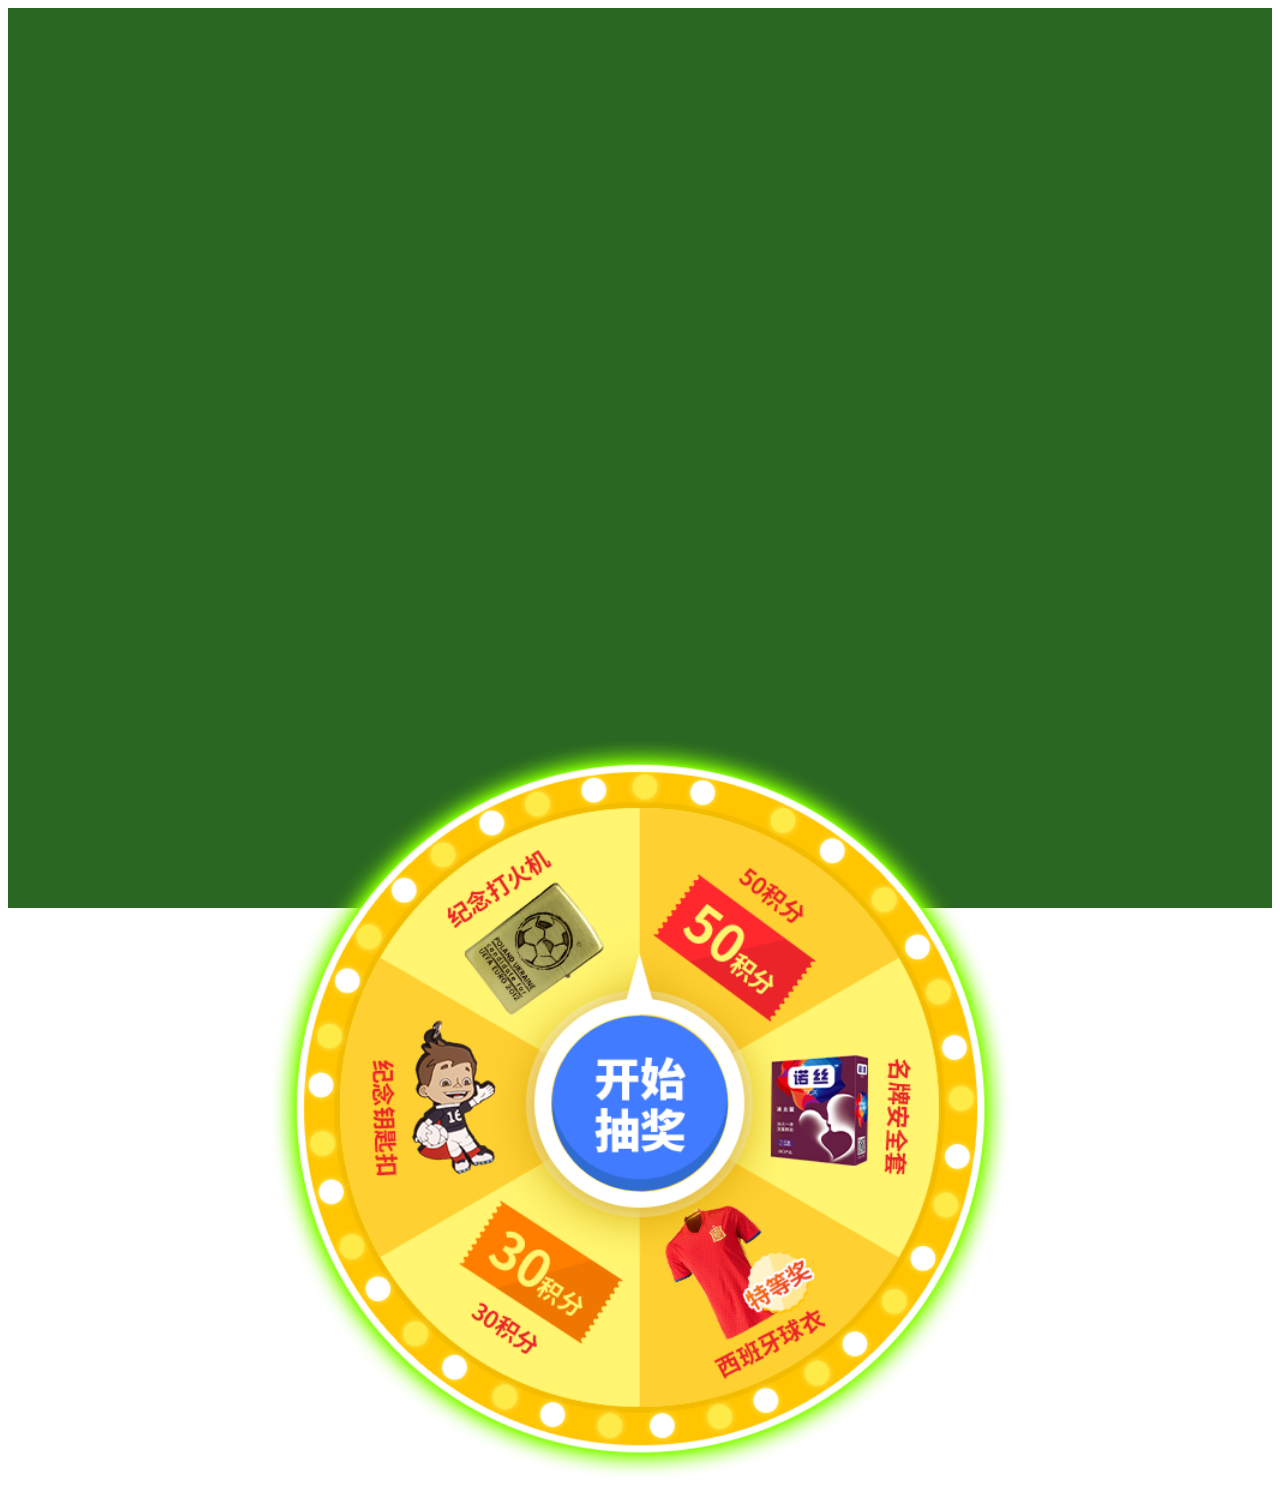
==== index.html @ 7083d53b "初始化" ====
<!DOCTYPE html>
<html lang="ZH-cn">
<head>
<meta charset="utf-8">
<title>足够HIGH,玩转欧洲杯 转一转，赢大奖！</title>
<meta name="viewport" content="width=device-width, height=device-height,initial-scale=1.0,user-scalable=no, maximum-scale=1.0,minimum-scale=0.5">
<meta name="keywords" content="keyword1,keyword23">
<meta name="description" content="网站介绍">
<meta name="author" content="48838096@qq.com">
<link type="text/css" rel="stylesheet" href="style.css">
<script>
var documentHeight = Math.max(document.documentElement.clientHeight,document.documentElement.clientWidth);
var documentWidth = Math.min(document.documentElement.clientHeight,document.documentElement.clientWidth);
</script>
</head>
<body>
<div class="wrap">
  <div class="module title"></div>
  <div class="dial"><canvas id="dial"></canvas><form action="/index.php/lottery/" method="post" id="lottery_send">
          <input type="hidden" name="token" value="1464571144UdwvScWv2MLG73IwQs1rMdZyWqFoK3x8fPOjk8ipsrI=">
          <input type="hidden" name="store_no" value="0">
          <input type="submit" id="dial_start" value="">
      </form></div>
</div>
<script src="https://code.jquery.com/jquery-2.2.4.min.js"></script>
<script src="dial.js"></script> 
<script>
$(function(){
	var myDial = dial({canvasId:"dial",
				duration: 1000,
				round: 5,
				durationStep: .5,
				length: 6,
				degree: 0.0833333333333333,
				width: documentWidth*0.828, 
				height: documentWidth*0.828,
				image: "dial.png",
				onready: function() {
					console.log('ready');
				}
			});
	document.getElementById('lottery_send').addEventListener('submit', function(e){
		e.preventDefault();
		
		myDial.degree = 0;
		myDial.start(Math.floor(Math.random()*5));
		return;
	});
});
</script>
</body>
</html>
---- style.css ----
/* theme style */
html, body {
	height:100%;
}
html {
    font-size: 100%;
}
.module {
	height:0;
	position:relative;
	width:100%;
}
.module>div {
	position:absolute;
	top:0;
	left:0;
	width:100%;
	height:100%;
}
.wrap {
	background:#2a6722;
	width:100%;
	height:100%;
}
.title {
	padding-top:57.6%; /*432*/
}
.dial {
	/*padding-top:82.8%;*/ /*621*/
	text-align:center;
	margin-bottom:5.6%; /*42*/
	position:relative;
}
#dial_start {
	display:block;
	width:19.33333333333333%; /*145*/
	padding-top:19.33333333333333%;
	height:0;
	position:absolute;
	z-index:2;
	top:50%;
	left:50%;
	-webkit-transform: translate(-50%, -50%);
	-moz-transform: translate(-50%, -50%);
	-ms-transform: translate(-50%, -50%);
	transform: translate(-50%, -50%);
	opacity:0;
}
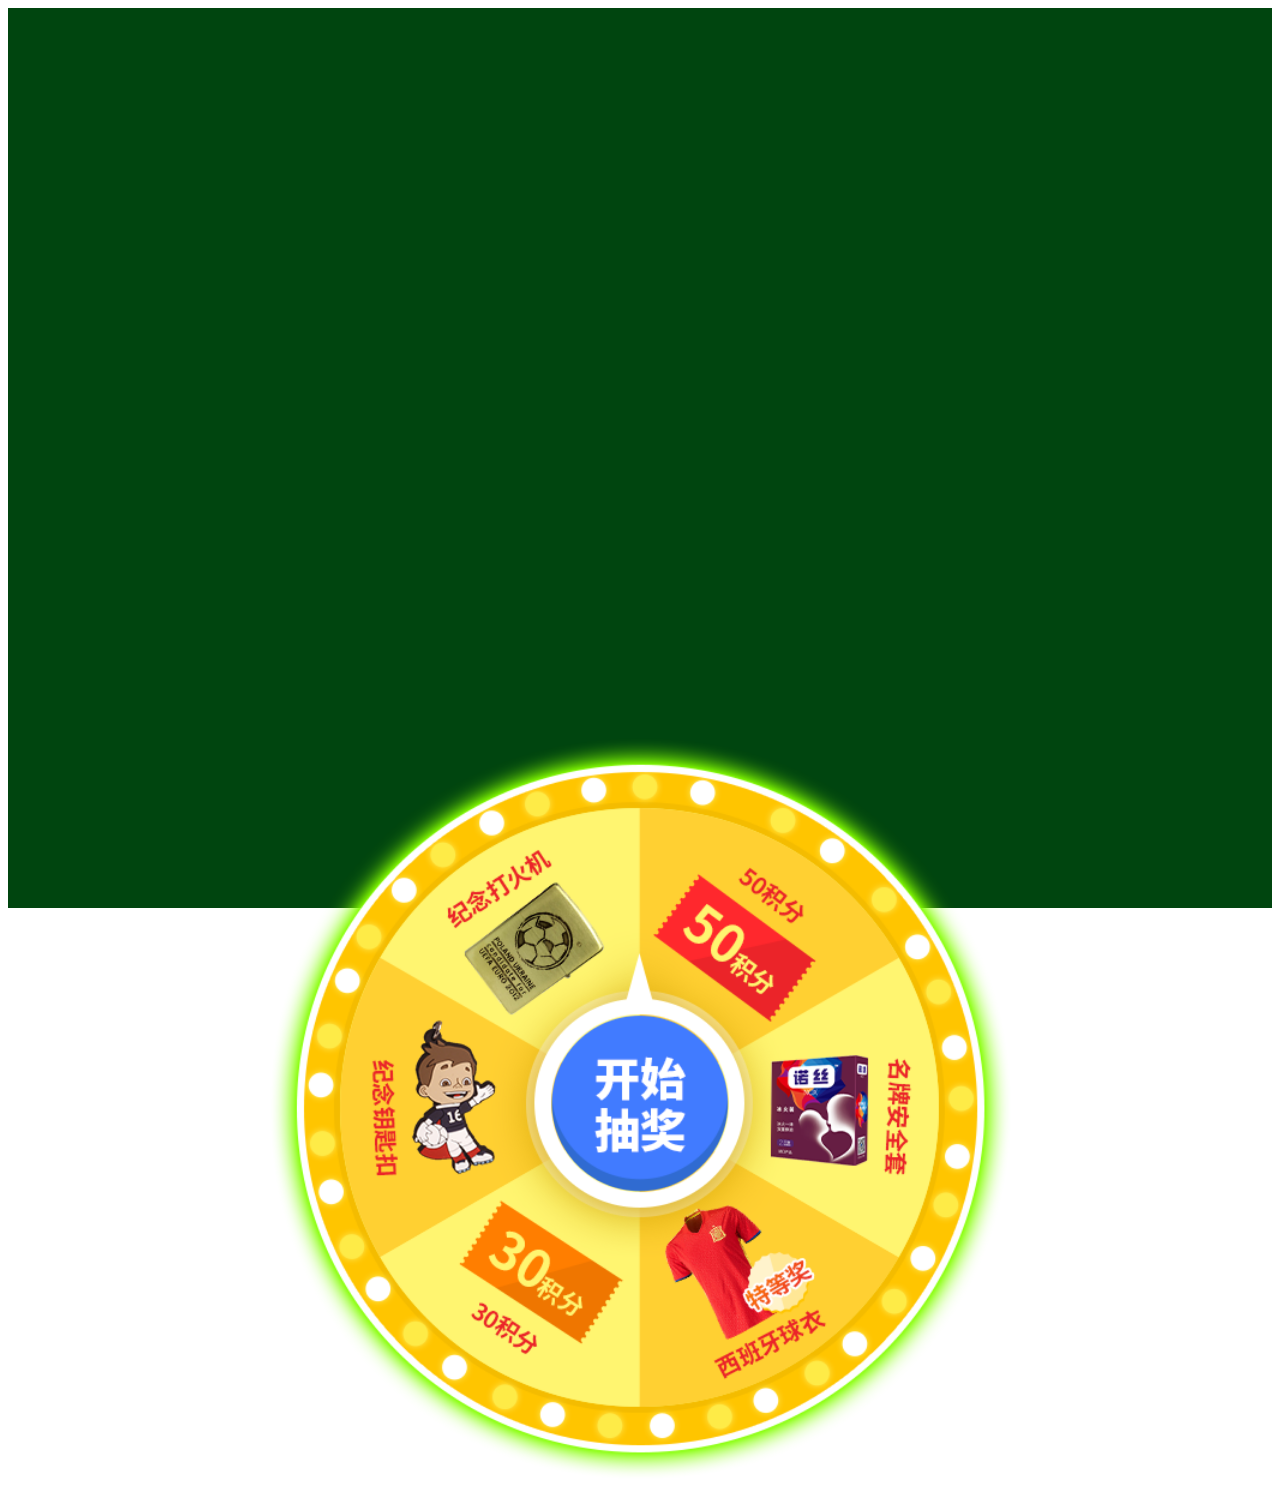
==== commit 1f81822c: "去掉jQuery" ====
--- a/index.html
+++ b/index.html
@@ -23,31 +23,40 @@
           <input type="submit" id="dial_start" value="">
       </form></div>
 </div>
-<script src="https://code.jquery.com/jquery-2.2.4.min.js"></script>
+<!--script src="https://code.jquery.com/jquery-2.2.4.min.js"></script-->
 <script src="dial.js"></script> 
 <script>
-$(function(){
-	var myDial = dial({canvasId:"dial",
-				duration: 1000,
+	myDial = dial({canvasId:"dial",
+				duration: 500,
 				round: 5,
-				durationStep: .5,
 				length: 6,
-				degree: 0.0833333333333333,
+				degree: 0,
 				width: documentWidth*0.828, 
 				height: documentWidth*0.828,
 				image: "dial.png",
 				onready: function() {
 					console.log('ready');
+				},
+				onroundend: function() {
+					this.roundDuration = (1+.5)*this.roundDuration;
+					console.log(this.roundDuration);
+				},
+				onend: function() {
+					console.log('onend');
 				}
 			});
 	document.getElementById('lottery_send').addEventListener('submit', function(e){
 		e.preventDefault();
 		
-		myDial.degree = 0;
-		myDial.start(Math.floor(Math.random()*5));
-		return;
+		if(myDial.state == 2) {
+			myDial.stop();
+		} else {
+			//myDial.degree = 0;
+			var index = Math.floor(Math.random()*5);
+			console.log(index+1);
+			myDial.start(index);
+		}
 	});
-});
 </script>
 </body>
 </html>--- a/style.css
+++ b/style.css
@@ -18,7 +18,8 @@
 	height:100%;
 }
 .wrap {
-	background:#2a6722;
+	background:#00450f url(bg.jpg) no-repeat;
+	background-size: 100% auto;
 	width:100%;
 	height:100%;
 }
